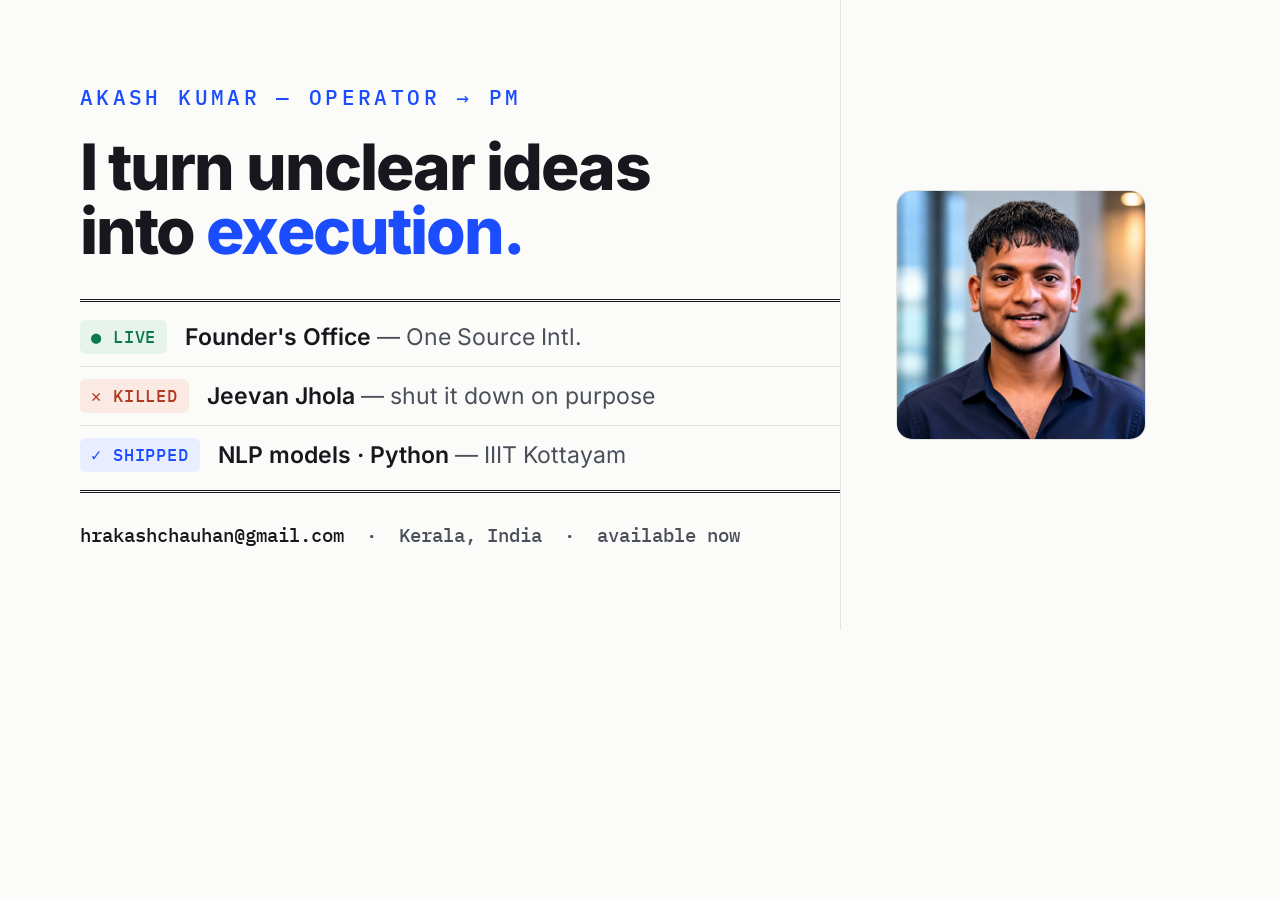
==== scripts/asset-src/og.html @ fae602b1 "Initial commit — The Operating Ledger portfolio site Static personal site for Akash Kumar: operator " ====
<!doctype html>
<html lang="en">
<head>
<meta charset="utf-8">
<link rel="stylesheet" href="../../assets/fonts/fonts.css">
<style>
  :root{
    --bg:#FBFBFA; --ink:#16181D; --soft:#4A4F59; --rule:#E3E3E0; --accent:#1B4DFF;
    --live:#0B7A4B; --live-bg:#E6F4EC; --shipped:#1B4DFF; --shipped-bg:#E8EDFF; --killed:#B23A1E; --killed-bg:#FBEAE4;
    --sans:'Inter',system-ui,sans-serif; --mono:'IBM Plex Mono',monospace;
  }
  *{margin:0;padding:0;box-sizing:border-box}
  html,body{width:1200px;height:630px;overflow:hidden}
  body{background:var(--bg);color:var(--ink);font-family:var(--sans);display:grid;grid-template-columns:1fr 360px}
  .main{padding:0 0 0 80px;display:flex;flex-direction:column;justify-content:center}
  .ey{font-family:var(--mono);font-size:21px;letter-spacing:.16em;text-transform:uppercase;color:var(--accent);font-weight:500;margin-bottom:24px}
  h1{font-size:64px;font-weight:800;line-height:1.0;letter-spacing:-.03em;max-width:13ch}
  h1 .ac{color:var(--accent)}
  .ledger{margin-top:36px;border-top:3px double var(--ink);border-bottom:3px double var(--ink);padding:6px 0}
  .row{display:flex;align-items:center;gap:18px;padding:12px 0}
  .row+.row{border-top:1px solid var(--rule)}
  .tag{font-family:var(--mono);font-size:17px;font-weight:500;letter-spacing:.05em;text-transform:uppercase;padding:6px 11px;border-radius:6px;white-space:nowrap}
  .tag.live{color:var(--live);background:var(--live-bg)}
  .tag.killed{color:var(--killed);background:var(--killed-bg)}
  .tag.shipped{color:var(--shipped);background:var(--shipped-bg)}
  .row .t{font-size:23px;font-weight:600}
  .row .t span{color:var(--soft);font-weight:400}
  .foot{font-family:var(--mono);font-size:19px;color:var(--soft);margin-top:30px}
  .foot b{color:var(--ink);font-weight:500}
  .side{position:relative;border-left:1px solid var(--rule);display:flex;align-items:center;justify-content:center}
  .side img{width:250px;height:250px;object-fit:cover;border-radius:16px;border:1px solid var(--rule)}
</style>
</head>
<body>
  <div class="main">
    <div class="ey">Akash Kumar — operator → PM</div>
    <h1>I turn unclear ideas into <span class="ac">execution.</span></h1>
    <div class="ledger">
      <div class="row"><span class="tag live">● Live</span><span class="t">Founder's Office <span>— One Source Intl.</span></span></div>
      <div class="row"><span class="tag killed">✕ Killed</span><span class="t">Jeevan Jhola <span>— shut it down on purpose</span></span></div>
      <div class="row"><span class="tag shipped">✓ Shipped</span><span class="t">NLP models · Python <span>— IIIT Kottayam</span></span></div>
    </div>
    <div class="foot"><b>hrakashchauhan@gmail.com</b> &nbsp;·&nbsp; Kerala, India &nbsp;·&nbsp; available now</div>
  </div>
  <div class="side">
    <img src="../../assets/akash.jpg" alt="">
  </div>
</body>
</html>
---- assets/fonts/fonts.css ----
/* Self-hosted fonts for "The Operating Ledger". Latin subset, woff2. */
@font-face {
  font-family: 'Inter'; font-style: normal; font-weight: 400; font-display: swap;
  src: url('./inter-400.woff2') format('woff2');
  unicode-range: U+0000-00FF, U+0131, U+0152-0153, U+02BB-02BC, U+02C6, U+02DA, U+02DC, U+0304, U+0308, U+0329, U+2000-206F, U+2074, U+20AC, U+2122, U+2191, U+2193, U+2212, U+2215, U+FEFF, U+FFFD;
}
@font-face {
  font-family: 'Inter'; font-style: normal; font-weight: 600; font-display: swap;
  src: url('./inter-600.woff2') format('woff2');
  unicode-range: U+0000-00FF, U+0131, U+0152-0153, U+02BB-02BC, U+02C6, U+02DA, U+02DC, U+0304, U+0308, U+0329, U+2000-206F, U+2074, U+20AC, U+2122, U+2191, U+2193, U+2212, U+2215, U+FEFF, U+FFFD;
}
@font-face {
  font-family: 'Inter'; font-style: normal; font-weight: 800; font-display: swap;
  src: url('./inter-800.woff2') format('woff2');
  unicode-range: U+0000-00FF, U+0131, U+0152-0153, U+02BB-02BC, U+02C6, U+02DA, U+02DC, U+0304, U+0308, U+0329, U+2000-206F, U+2074, U+20AC, U+2122, U+2191, U+2193, U+2212, U+2215, U+FEFF, U+FFFD;
}
@font-face {
  font-family: 'IBM Plex Mono'; font-style: normal; font-weight: 500; font-display: swap;
  src: url('./ibm-plex-mono-500.woff2') format('woff2');
  unicode-range: U+0000-00FF, U+0131, U+0152-0153, U+02BB-02BC, U+02C6, U+02DA, U+02DC, U+0304, U+0308, U+0329, U+2000-206F, U+20AC, U+2122, U+2191, U+2193, U+2212, U+2215, U+FEFF, U+FFFD;
}
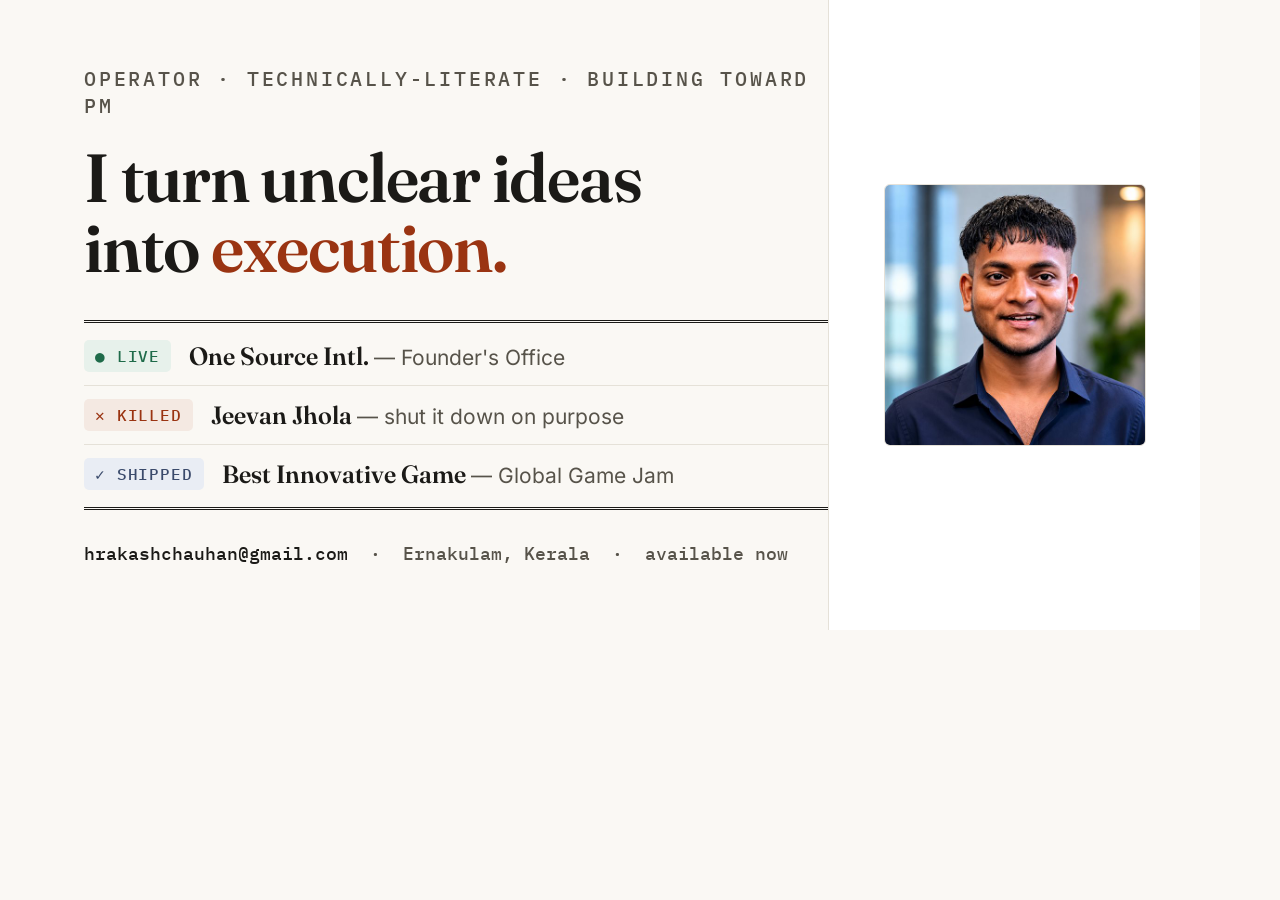
==== commit bb9be80d: "Redesign v3: institutional-calm Operating Ledger (Fraunces+terracotta), add Game Jam + uLearn, drop " ====
--- a/scripts/asset-src/og.html
+++ b/scripts/asset-src/og.html
@@ -5,42 +5,42 @@
 <link rel="stylesheet" href="../../assets/fonts/fonts.css">
 <style>
   :root{
-    --bg:#FBFBFA; --ink:#16181D; --soft:#4A4F59; --rule:#E3E3E0; --accent:#1B4DFF;
-    --live:#0B7A4B; --live-bg:#E6F4EC; --shipped:#1B4DFF; --shipped-bg:#E8EDFF; --killed:#B23A1E; --killed-bg:#FBEAE4;
-    --sans:'Inter',system-ui,sans-serif; --mono:'IBM Plex Mono',monospace;
+    --bg:#FAF8F4; --ink:#1B1A17; --soft:#57534A; --rule:#E5E1D8; --accent:#9A3412;
+    --live:#1F6B4A; --live-bg:#E7F1EB; --shipped:#3A4A6B; --shipped-bg:#E9EDF4; --killed:#9A3412; --killed-bg:#F4E9E2;
+    --display:'Fraunces',Georgia,serif; --sans:'Inter',system-ui,sans-serif; --mono:'IBM Plex Mono',monospace;
   }
   *{margin:0;padding:0;box-sizing:border-box}
   html,body{width:1200px;height:630px;overflow:hidden}
-  body{background:var(--bg);color:var(--ink);font-family:var(--sans);display:grid;grid-template-columns:1fr 360px}
-  .main{padding:0 0 0 80px;display:flex;flex-direction:column;justify-content:center}
-  .ey{font-family:var(--mono);font-size:21px;letter-spacing:.16em;text-transform:uppercase;color:var(--accent);font-weight:500;margin-bottom:24px}
-  h1{font-size:64px;font-weight:800;line-height:1.0;letter-spacing:-.03em;max-width:13ch}
+  body{background:var(--bg);color:var(--ink);font-family:var(--sans);display:grid;grid-template-columns:1fr 372px}
+  .main{padding:0 0 0 84px;display:flex;flex-direction:column;justify-content:center}
+  .ey{font-family:var(--mono);font-size:20px;letter-spacing:.14em;text-transform:uppercase;color:var(--soft);font-weight:500;margin-bottom:24px}
+  h1{font-family:var(--display);font-variation-settings:'opsz' 72,'SOFT' 0,'WONK' 0;font-size:68px;font-weight:600;line-height:1.02;letter-spacing:-.018em;max-width:13ch}
   h1 .ac{color:var(--accent)}
-  .ledger{margin-top:36px;border-top:3px double var(--ink);border-bottom:3px double var(--ink);padding:6px 0}
-  .row{display:flex;align-items:center;gap:18px;padding:12px 0}
+  .ledger{margin-top:38px;border-top:3px double var(--ink);border-bottom:3px double var(--ink);padding:4px 0}
+  .row{display:flex;align-items:center;gap:18px;padding:13px 0}
   .row+.row{border-top:1px solid var(--rule)}
-  .tag{font-family:var(--mono);font-size:17px;font-weight:500;letter-spacing:.05em;text-transform:uppercase;padding:6px 11px;border-radius:6px;white-space:nowrap}
+  .tag{font-family:var(--mono);font-size:16px;font-weight:500;letter-spacing:.06em;text-transform:uppercase;padding:6px 11px;border-radius:5px;white-space:nowrap}
   .tag.live{color:var(--live);background:var(--live-bg)}
   .tag.killed{color:var(--killed);background:var(--killed-bg)}
   .tag.shipped{color:var(--shipped);background:var(--shipped-bg)}
-  .row .t{font-size:23px;font-weight:600}
-  .row .t span{color:var(--soft);font-weight:400}
-  .foot{font-family:var(--mono);font-size:19px;color:var(--soft);margin-top:30px}
+  .row .t{font-family:var(--display);font-variation-settings:'opsz' 72;font-size:25px;font-weight:600}
+  .row .t span{font-family:var(--sans);color:var(--soft);font-weight:400;font-size:21px}
+  .foot{font-family:var(--mono);font-size:18px;color:var(--soft);margin-top:32px}
   .foot b{color:var(--ink);font-weight:500}
-  .side{position:relative;border-left:1px solid var(--rule);display:flex;align-items:center;justify-content:center}
-  .side img{width:250px;height:250px;object-fit:cover;border-radius:16px;border:1px solid var(--rule)}
+  .side{position:relative;border-left:1px solid var(--rule);display:flex;align-items:center;justify-content:center;background:#fff}
+  .side img{width:262px;height:262px;object-fit:cover;border-radius:6px;border:1px solid var(--rule)}
 </style>
 </head>
 <body>
   <div class="main">
-    <div class="ey">Akash Kumar — operator → PM</div>
+    <div class="ey">Operator · technically-literate · building toward PM</div>
     <h1>I turn unclear ideas into <span class="ac">execution.</span></h1>
     <div class="ledger">
-      <div class="row"><span class="tag live">● Live</span><span class="t">Founder's Office <span>— One Source Intl.</span></span></div>
+      <div class="row"><span class="tag live">● Live</span><span class="t">One Source Intl. <span>— Founder's Office</span></span></div>
       <div class="row"><span class="tag killed">✕ Killed</span><span class="t">Jeevan Jhola <span>— shut it down on purpose</span></span></div>
-      <div class="row"><span class="tag shipped">✓ Shipped</span><span class="t">NLP models · Python <span>— IIIT Kottayam</span></span></div>
+      <div class="row"><span class="tag shipped">✓ Shipped</span><span class="t">Best Innovative Game <span>— Global Game Jam</span></span></div>
     </div>
-    <div class="foot"><b>hrakashchauhan@gmail.com</b> &nbsp;·&nbsp; Kerala, India &nbsp;·&nbsp; available now</div>
+    <div class="foot"><b>hrakashchauhan@gmail.com</b> &nbsp;·&nbsp; Ernakulam, Kerala &nbsp;·&nbsp; available now</div>
   </div>
   <div class="side">
     <img src="../../assets/akash.jpg" alt="">
--- a/assets/fonts/fonts.css
+++ b/assets/fonts/fonts.css
@@ -1,7 +1,19 @@
-/* Self-hosted fonts for "The Operating Ledger". Latin subset, woff2. */
+/* Self-hosted fonts for "The Operating Ledger". Latin subset, woff2.
+   Fraunces is a variable face (weight 400–600; optical-size axis pinned to 72 in main.css);
+   a single file serves both weights. Inter + IBM Plex Mono are static cuts. */
+@font-face {
+  font-family: 'Fraunces'; font-style: normal; font-weight: 400 600; font-display: swap;
+  src: url('./fraunces-400.woff2') format('woff2');
+  unicode-range: U+0000-00FF, U+0131, U+0152-0153, U+02BB-02BC, U+02C6, U+02DA, U+02DC, U+0304, U+0308, U+0329, U+2000-206F, U+20AC, U+2122, U+2191, U+2193, U+2212, U+2215, U+FEFF, U+FFFD;
+}
 @font-face {
   font-family: 'Inter'; font-style: normal; font-weight: 400; font-display: swap;
   src: url('./inter-400.woff2') format('woff2');
+  unicode-range: U+0000-00FF, U+0131, U+0152-0153, U+02BB-02BC, U+02C6, U+02DA, U+02DC, U+0304, U+0308, U+0329, U+2000-206F, U+2074, U+20AC, U+2122, U+2191, U+2193, U+2212, U+2215, U+FEFF, U+FFFD;
+}
+@font-face {
+  font-family: 'Inter'; font-style: normal; font-weight: 500; font-display: swap;
+  src: url('./inter-500.woff2') format('woff2');
   unicode-range: U+0000-00FF, U+0131, U+0152-0153, U+02BB-02BC, U+02C6, U+02DA, U+02DC, U+0304, U+0308, U+0329, U+2000-206F, U+2074, U+20AC, U+2122, U+2191, U+2193, U+2212, U+2215, U+FEFF, U+FFFD;
 }
 @font-face {
@@ -10,11 +22,6 @@
   unicode-range: U+0000-00FF, U+0131, U+0152-0153, U+02BB-02BC, U+02C6, U+02DA, U+02DC, U+0304, U+0308, U+0329, U+2000-206F, U+2074, U+20AC, U+2122, U+2191, U+2193, U+2212, U+2215, U+FEFF, U+FFFD;
 }
 @font-face {
-  font-family: 'Inter'; font-style: normal; font-weight: 800; font-display: swap;
-  src: url('./inter-800.woff2') format('woff2');
-  unicode-range: U+0000-00FF, U+0131, U+0152-0153, U+02BB-02BC, U+02C6, U+02DA, U+02DC, U+0304, U+0308, U+0329, U+2000-206F, U+2074, U+20AC, U+2122, U+2191, U+2193, U+2212, U+2215, U+FEFF, U+FFFD;
-}
-@font-face {
   font-family: 'IBM Plex Mono'; font-style: normal; font-weight: 500; font-display: swap;
   src: url('./ibm-plex-mono-500.woff2') format('woff2');
   unicode-range: U+0000-00FF, U+0131, U+0152-0153, U+02BB-02BC, U+02C6, U+02DA, U+02DC, U+0304, U+0308, U+0329, U+2000-206F, U+20AC, U+2122, U+2191, U+2193, U+2212, U+2215, U+FEFF, U+FFFD;
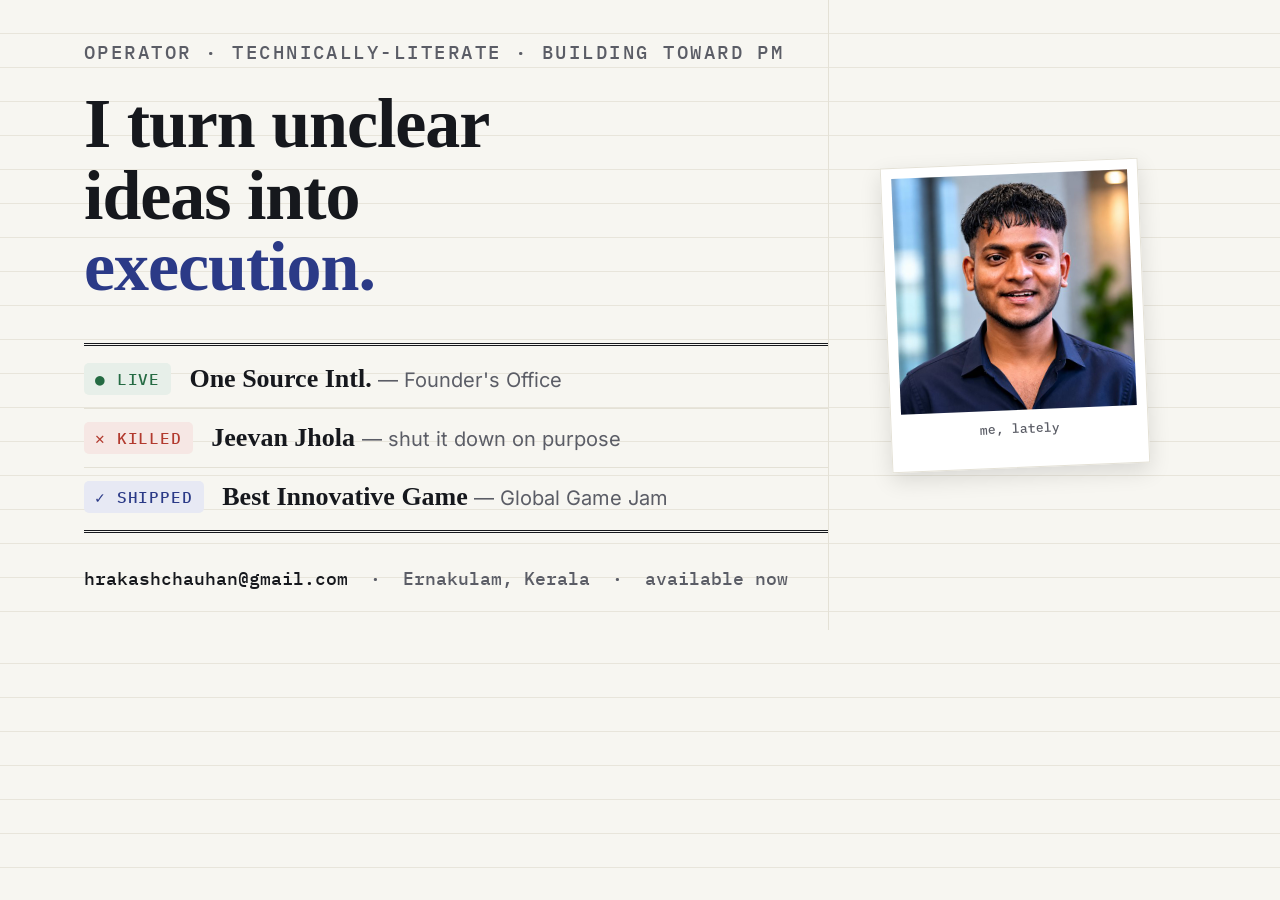
==== commit f7b17056: "Redesign v4: The Field Ledger — warm notebook + blue-ink ledger (Newsreader + #2B3A87), reference wa" ====
--- a/scripts/asset-src/og.html
+++ b/scripts/asset-src/og.html
@@ -5,30 +5,32 @@
 <link rel="stylesheet" href="../../assets/fonts/fonts.css">
 <style>
   :root{
-    --bg:#FAF8F4; --ink:#1B1A17; --soft:#57534A; --rule:#E5E1D8; --accent:#9A3412;
-    --live:#1F6B4A; --live-bg:#E7F1EB; --shipped:#3A4A6B; --shipped-bg:#E9EDF4; --killed:#9A3412; --killed-bg:#F4E9E2;
-    --display:'Fraunces',Georgia,serif; --sans:'Inter',system-ui,sans-serif; --mono:'IBM Plex Mono',monospace;
+    --paper:#F7F6F1; --ink:#16181D; --soft:#5B5D66; --rule:#E4E1D6; --rule-paper:#E8E5DB; --accent:#2B3A87;
+    --live:#256B43; --live-bg:#E7EFE9; --shipped:#2B3A87; --shipped-bg:#E7E9F4; --killed:#B23A2E; --killed-bg:#F6E7E4;
+    --display:'Newsreader',Georgia,serif; --sans:'Inter',system-ui,sans-serif; --mono:'IBM Plex Mono',monospace;
   }
   *{margin:0;padding:0;box-sizing:border-box}
   html,body{width:1200px;height:630px;overflow:hidden}
-  body{background:var(--bg);color:var(--ink);font-family:var(--sans);display:grid;grid-template-columns:1fr 372px}
+  body{background:var(--paper);background-image:repeating-linear-gradient(to bottom,transparent 0,transparent 33px,var(--rule-paper) 33px,var(--rule-paper) 34px);color:var(--ink);font-family:var(--display);display:grid;grid-template-columns:1fr 372px}
   .main{padding:0 0 0 84px;display:flex;flex-direction:column;justify-content:center}
-  .ey{font-family:var(--mono);font-size:20px;letter-spacing:.14em;text-transform:uppercase;color:var(--soft);font-weight:500;margin-bottom:24px}
-  h1{font-family:var(--display);font-variation-settings:'opsz' 72,'SOFT' 0,'WONK' 0;font-size:68px;font-weight:600;line-height:1.02;letter-spacing:-.018em;max-width:13ch}
+  .ey{font-family:var(--mono);font-size:19px;letter-spacing:.13em;text-transform:uppercase;color:var(--soft);font-weight:500;margin-bottom:24px}
+  h1{font-family:var(--display);font-size:70px;font-weight:600;line-height:1.02;letter-spacing:-.015em;max-width:13ch}
   h1 .ac{color:var(--accent)}
-  .ledger{margin-top:38px;border-top:3px double var(--ink);border-bottom:3px double var(--ink);padding:4px 0}
+  .ledger{margin-top:40px;border-top:3px double var(--ink);border-bottom:3px double var(--ink);padding:4px 0}
   .row{display:flex;align-items:center;gap:18px;padding:13px 0}
   .row+.row{border-top:1px solid var(--rule)}
   .tag{font-family:var(--mono);font-size:16px;font-weight:500;letter-spacing:.06em;text-transform:uppercase;padding:6px 11px;border-radius:5px;white-space:nowrap}
   .tag.live{color:var(--live);background:var(--live-bg)}
   .tag.killed{color:var(--killed);background:var(--killed-bg)}
   .tag.shipped{color:var(--shipped);background:var(--shipped-bg)}
-  .row .t{font-family:var(--display);font-variation-settings:'opsz' 72;font-size:25px;font-weight:600}
-  .row .t span{font-family:var(--sans);color:var(--soft);font-weight:400;font-size:21px}
-  .foot{font-family:var(--mono);font-size:18px;color:var(--soft);margin-top:32px}
+  .row .t{font-family:var(--display);font-size:26px;font-weight:600}
+  .row .t span{font-family:var(--sans);color:var(--soft);font-weight:400;font-size:20px}
+  .foot{font-family:var(--mono);font-size:18px;color:var(--soft);margin-top:34px}
   .foot b{color:var(--ink);font-weight:500}
-  .side{position:relative;border-left:1px solid var(--rule);display:flex;align-items:center;justify-content:center;background:#fff}
-  .side img{width:262px;height:262px;object-fit:cover;border-radius:6px;border:1px solid var(--rule)}
+  .side{position:relative;border-left:1px solid var(--rule);display:flex;align-items:center;justify-content:center}
+  .photo{background:#fff;padding:10px 10px 30px;border:1px solid var(--rule);box-shadow:0 8px 22px rgba(0,0,0,.12);transform:rotate(-2.4deg)}
+  .photo img{display:block;width:236px;height:236px;object-fit:cover}
+  .photo .cap{font-family:var(--mono);font-size:13px;color:var(--soft);text-align:center;padding-top:10px}
 </style>
 </head>
 <body>
@@ -43,7 +45,7 @@
     <div class="foot"><b>hrakashchauhan@gmail.com</b> &nbsp;·&nbsp; Ernakulam, Kerala &nbsp;·&nbsp; available now</div>
   </div>
   <div class="side">
-    <img src="../../assets/akash.jpg" alt="">
+    <figure class="photo"><img src="../../assets/akash.jpg" alt=""><figcaption class="cap">me, lately</figcaption></figure>
   </div>
 </body>
 </html>
--- a/assets/fonts/fonts.css
+++ b/assets/fonts/fonts.css
@@ -1,24 +1,21 @@
-/* Self-hosted fonts for "The Operating Ledger". Latin subset, woff2.
-   Fraunces is a variable face (weight 400–600; optical-size axis pinned to 72 in main.css);
-   a single file serves both weights. Inter + IBM Plex Mono are static cuts. */
+/* Self-hosted fonts for "The Field Ledger". Latin subset, woff2.
+   Newsreader is a variable serif (display + body); one roman file covers the weight axis,
+   one italic file for the kill-note / quotes / marginalia. Optical size engages via
+   font-optical-sizing:auto in main.css. Inter (variable) is kept for UI/labels; IBM Plex Mono
+   for ledger machinery. Georgia/system fallbacks keep the page shipping if a fetch fails. */
 @font-face {
-  font-family: 'Fraunces'; font-style: normal; font-weight: 400 600; font-display: swap;
-  src: url('./fraunces-400.woff2') format('woff2');
-  unicode-range: U+0000-00FF, U+0131, U+0152-0153, U+02BB-02BC, U+02C6, U+02DA, U+02DC, U+0304, U+0308, U+0329, U+2000-206F, U+20AC, U+2122, U+2191, U+2193, U+2212, U+2215, U+FEFF, U+FFFD;
-}
-@font-face {
-  font-family: 'Inter'; font-style: normal; font-weight: 400; font-display: swap;
-  src: url('./inter-400.woff2') format('woff2');
+  font-family: 'Newsreader'; font-style: normal; font-weight: 400 700; font-display: swap;
+  src: url('./newsreader-roman.woff2') format('woff2');
   unicode-range: U+0000-00FF, U+0131, U+0152-0153, U+02BB-02BC, U+02C6, U+02DA, U+02DC, U+0304, U+0308, U+0329, U+2000-206F, U+2074, U+20AC, U+2122, U+2191, U+2193, U+2212, U+2215, U+FEFF, U+FFFD;
 }
 @font-face {
-  font-family: 'Inter'; font-style: normal; font-weight: 500; font-display: swap;
-  src: url('./inter-500.woff2') format('woff2');
+  font-family: 'Newsreader'; font-style: italic; font-weight: 400 600; font-display: swap;
+  src: url('./newsreader-italic.woff2') format('woff2');
   unicode-range: U+0000-00FF, U+0131, U+0152-0153, U+02BB-02BC, U+02C6, U+02DA, U+02DC, U+0304, U+0308, U+0329, U+2000-206F, U+2074, U+20AC, U+2122, U+2191, U+2193, U+2212, U+2215, U+FEFF, U+FFFD;
 }
 @font-face {
-  font-family: 'Inter'; font-style: normal; font-weight: 600; font-display: swap;
-  src: url('./inter-600.woff2') format('woff2');
+  font-family: 'Inter'; font-style: normal; font-weight: 400 600; font-display: swap;
+  src: url('./inter-400.woff2') format('woff2');
   unicode-range: U+0000-00FF, U+0131, U+0152-0153, U+02BB-02BC, U+02C6, U+02DA, U+02DC, U+0304, U+0308, U+0329, U+2000-206F, U+2074, U+20AC, U+2122, U+2191, U+2193, U+2212, U+2215, U+FEFF, U+FFFD;
 }
 @font-face {
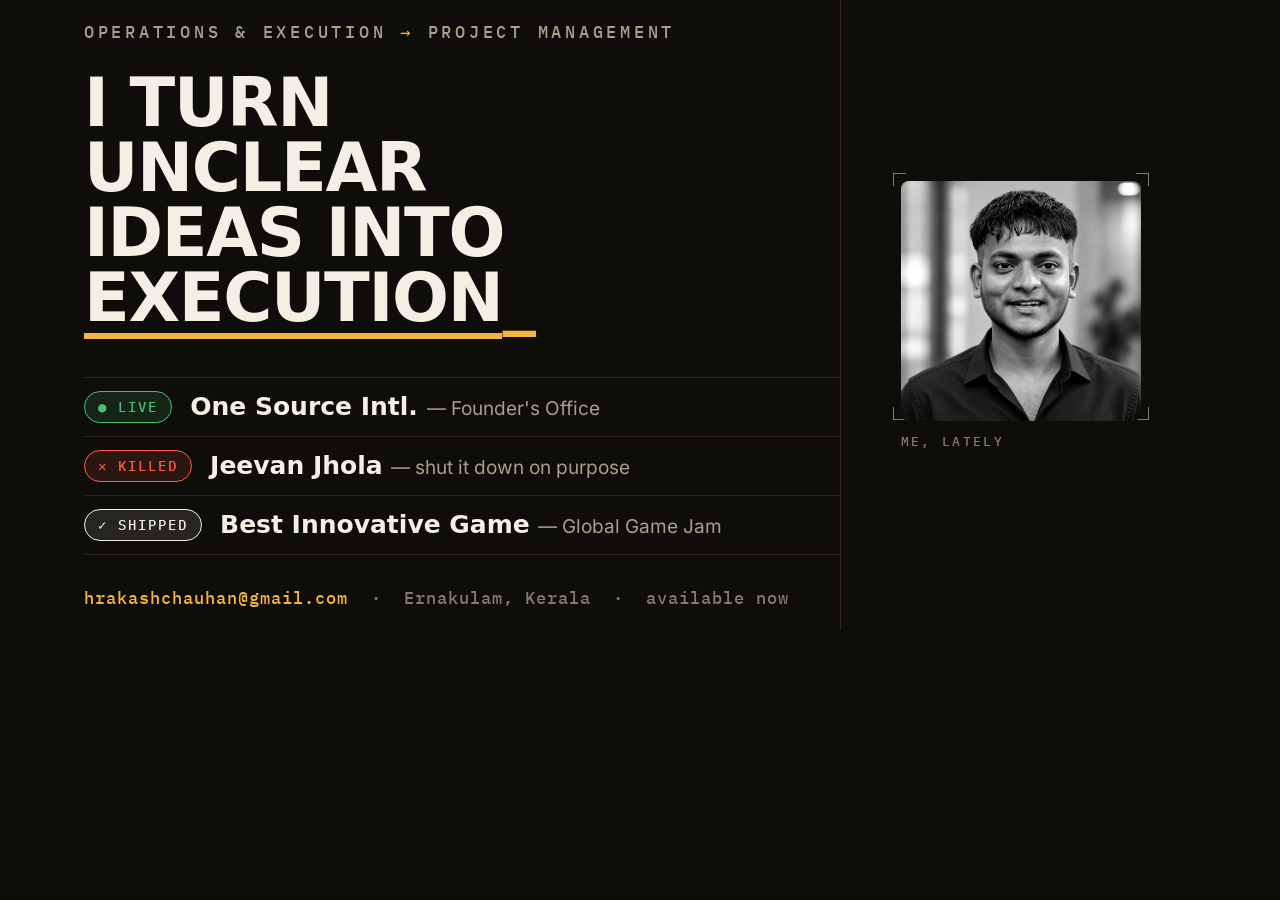
==== commit e6713e68: "Redesign v5: SIGNAL - kinetic type on warm black Ground-up redesign replacing the Field Ledger. Same" ====
--- a/scripts/asset-src/og.html
+++ b/scripts/asset-src/og.html
@@ -5,38 +5,45 @@
 <link rel="stylesheet" href="../../assets/fonts/fonts.css">
 <style>
   :root{
-    --paper:#F7F6F1; --ink:#16181D; --soft:#5B5D66; --rule:#E4E1D6; --rule-paper:#E8E5DB; --accent:#2B3A87;
-    --live:#256B43; --live-bg:#E7EFE9; --shipped:#2B3A87; --shipped-bg:#E7E9F4; --killed:#B23A2E; --killed-bg:#F6E7E4;
-    --display:'Newsreader',Georgia,serif; --sans:'Inter',system-ui,sans-serif; --mono:'IBM Plex Mono',monospace;
+    --bg:#0F0D0A; --ink:#F4EFE4; --soft:#A89F8D; --faint:#837B6D; --hairline:#2A251D; --accent:#F2B63C;
+    --live:#46C172; --killed:#FF5A47;
+    --display:'Bricolage Grotesque',system-ui,sans-serif; --sans:'Inter',system-ui,sans-serif; --mono:'IBM Plex Mono',monospace;
   }
   *{margin:0;padding:0;box-sizing:border-box}
   html,body{width:1200px;height:630px;overflow:hidden}
-  body{background:var(--paper);background-image:repeating-linear-gradient(to bottom,transparent 0,transparent 33px,var(--rule-paper) 33px,var(--rule-paper) 34px);color:var(--ink);font-family:var(--display);display:grid;grid-template-columns:1fr 372px}
+  body{background:var(--bg);color:var(--ink);font-family:var(--sans);display:grid;grid-template-columns:1fr 360px}
   .main{padding:0 0 0 84px;display:flex;flex-direction:column;justify-content:center}
-  .ey{font-family:var(--mono);font-size:19px;letter-spacing:.13em;text-transform:uppercase;color:var(--soft);font-weight:500;margin-bottom:24px}
-  h1{font-family:var(--display);font-size:70px;font-weight:600;line-height:1.02;letter-spacing:-.015em;max-width:13ch}
-  h1 .ac{color:var(--accent)}
-  .ledger{margin-top:40px;border-top:3px double var(--ink);border-bottom:3px double var(--ink);padding:4px 0}
+  .ey{font-family:var(--mono);font-size:17px;letter-spacing:.22em;text-transform:uppercase;color:var(--soft);font-weight:500;margin-bottom:28px}
+  .ey .ar{color:var(--accent)}
+  h1{font-family:var(--display);font-size:67px;font-weight:800;line-height:.97;letter-spacing:-.02em;text-transform:uppercase;max-width:11ch}
+  h1 .exec{display:inline-block;border-bottom:6px solid var(--accent);padding-bottom:2px}
+  h1 .caret{color:var(--accent)}
+  .ledger{margin-top:38px;border-top:1px solid var(--hairline);border-bottom:1px solid var(--hairline)}
   .row{display:flex;align-items:center;gap:18px;padding:13px 0}
-  .row+.row{border-top:1px solid var(--rule)}
-  .tag{font-family:var(--mono);font-size:16px;font-weight:500;letter-spacing:.06em;text-transform:uppercase;padding:6px 11px;border-radius:5px;white-space:nowrap}
-  .tag.live{color:var(--live);background:var(--live-bg)}
-  .tag.killed{color:var(--killed);background:var(--killed-bg)}
-  .tag.shipped{color:var(--shipped);background:var(--shipped-bg)}
-  .row .t{font-family:var(--display);font-size:26px;font-weight:600}
-  .row .t span{font-family:var(--sans);color:var(--soft);font-weight:400;font-size:20px}
-  .foot{font-family:var(--mono);font-size:18px;color:var(--soft);margin-top:34px}
-  .foot b{color:var(--ink);font-weight:500}
-  .side{position:relative;border-left:1px solid var(--rule);display:flex;align-items:center;justify-content:center}
-  .photo{background:#fff;padding:10px 10px 30px;border:1px solid var(--rule);box-shadow:0 8px 22px rgba(0,0,0,.12);transform:rotate(-2.4deg)}
-  .photo img{display:block;width:236px;height:236px;object-fit:cover}
-  .photo .cap{font-family:var(--mono);font-size:13px;color:var(--soft);text-align:center;padding-top:10px}
+  .row+.row{border-top:1px solid var(--hairline)}
+  .tag{font-family:var(--mono);font-size:14px;font-weight:500;letter-spacing:.14em;text-transform:uppercase;padding:6px 13px;border-radius:999px;border:1px solid currentColor;white-space:nowrap}
+  .tag.live{color:var(--live);background:rgba(70,193,114,.13)}
+  .tag.killed{color:var(--killed);background:rgba(255,90,71,.12)}
+  .tag.shipped{color:var(--ink);background:rgba(244,239,228,.10)}
+  .row .t{font-family:var(--display);font-size:25px;font-weight:650}
+  .row .t span{font-family:var(--sans);color:var(--soft);font-weight:400;font-size:19px}
+  .foot{font-family:var(--mono);font-size:17px;color:var(--faint);margin-top:32px;letter-spacing:.06em}
+  .foot b{color:var(--accent);font-weight:500}
+  .side{position:relative;border-left:1px solid var(--hairline);display:flex;align-items:center;justify-content:center}
+  .photo{position:relative}
+  .photo img{display:block;width:240px;height:240px;object-fit:cover;border-radius:8px;filter:grayscale(1) contrast(1.05)}
+  .photo .cap{font-family:var(--mono);font-size:13px;color:var(--faint);text-align:left;padding-top:12px;letter-spacing:.18em}
+  .tick{position:absolute;width:13px;height:13px;border:0 solid var(--faint)}
+  .t-tl{top:-8px;left:-8px;border-top-width:1px;border-left-width:1px}
+  .t-tr{top:-8px;right:-8px;border-top-width:1px;border-right-width:1px}
+  .t-bl{bottom:30px;left:-8px;border-bottom-width:1px;border-left-width:1px}
+  .t-br{bottom:30px;right:-8px;border-bottom-width:1px;border-right-width:1px}
 </style>
 </head>
 <body>
   <div class="main">
-    <div class="ey">Operator · technically-literate · building toward PM</div>
-    <h1>I turn unclear ideas into <span class="ac">execution.</span></h1>
+    <div class="ey">Operations &amp; execution <span class="ar">→</span> project management</div>
+    <h1>I turn unclear ideas into <span class="exec">execution</span><span class="caret">_</span></h1>
     <div class="ledger">
       <div class="row"><span class="tag live">● Live</span><span class="t">One Source Intl. <span>— Founder's Office</span></span></div>
       <div class="row"><span class="tag killed">✕ Killed</span><span class="t">Jeevan Jhola <span>— shut it down on purpose</span></span></div>
@@ -45,7 +52,11 @@
     <div class="foot"><b>hrakashchauhan@gmail.com</b> &nbsp;·&nbsp; Ernakulam, Kerala &nbsp;·&nbsp; available now</div>
   </div>
   <div class="side">
-    <figure class="photo"><img src="../../assets/akash.jpg" alt=""><figcaption class="cap">me, lately</figcaption></figure>
+    <figure class="photo">
+      <span class="tick t-tl"></span><span class="tick t-tr"></span><span class="tick t-bl"></span><span class="tick t-br"></span>
+      <img src="../../assets/akash.jpg" alt="">
+      <figcaption class="cap">ME, LATELY</figcaption>
+    </figure>
   </div>
 </body>
 </html>
--- a/assets/fonts/fonts.css
+++ b/assets/fonts/fonts.css
@@ -1,25 +1,26 @@
-/* Self-hosted fonts for "The Field Ledger". Latin subset, woff2.
-   Newsreader is a variable serif (display + body); one roman file covers the weight axis,
-   one italic file for the kill-note / quotes / marginalia. Optical size engages via
-   font-optical-sizing:auto in main.css. Inter (variable) is kept for UI/labels; IBM Plex Mono
-   for ledger machinery. Georgia/system fallbacks keep the page shipping if a fetch fails. */
+/* Self-hosted fonts for SIGNAL. Generated by scripts/fetch-fonts.ps1 - do not hand-edit. */
 @font-face {
-  font-family: 'Newsreader'; font-style: normal; font-weight: 400 700; font-display: swap;
-  src: url('./newsreader-roman.woff2') format('woff2');
-  unicode-range: U+0000-00FF, U+0131, U+0152-0153, U+02BB-02BC, U+02C6, U+02DA, U+02DC, U+0304, U+0308, U+0329, U+2000-206F, U+2074, U+20AC, U+2122, U+2191, U+2193, U+2212, U+2215, U+FEFF, U+FFFD;
+  font-family: 'Bricolage Grotesque';
+  font-style: normal;
+  font-weight: 200 800;
+  font-stretch: 75% 100%;
+  font-display: swap;
+  src: url('./bricolage-grotesque-var.woff2') format('woff2');
+  unicode-range: U+0000-00FF, U+0131, U+0152-0153, U+02BB-02BC, U+02C6, U+02DA, U+02DC, U+0304, U+0308, U+0329, U+2000-206F, U+20AC, U+2122, U+2191, U+2193, U+2212, U+2215, U+FEFF, U+FFFD;
 }
 @font-face {
-  font-family: 'Newsreader'; font-style: italic; font-weight: 400 600; font-display: swap;
-  src: url('./newsreader-italic.woff2') format('woff2');
-  unicode-range: U+0000-00FF, U+0131, U+0152-0153, U+02BB-02BC, U+02C6, U+02DA, U+02DC, U+0304, U+0308, U+0329, U+2000-206F, U+2074, U+20AC, U+2122, U+2191, U+2193, U+2212, U+2215, U+FEFF, U+FFFD;
-}
-@font-face {
-  font-family: 'Inter'; font-style: normal; font-weight: 400 600; font-display: swap;
-  src: url('./inter-400.woff2') format('woff2');
-  unicode-range: U+0000-00FF, U+0131, U+0152-0153, U+02BB-02BC, U+02C6, U+02DA, U+02DC, U+0304, U+0308, U+0329, U+2000-206F, U+2074, U+20AC, U+2122, U+2191, U+2193, U+2212, U+2215, U+FEFF, U+FFFD;
-}
-@font-face {
-  font-family: 'IBM Plex Mono'; font-style: normal; font-weight: 500; font-display: swap;
+  font-family: 'IBM Plex Mono';
+  font-style: normal;
+  font-weight: 500;
+  font-display: swap;
   src: url('./ibm-plex-mono-500.woff2') format('woff2');
   unicode-range: U+0000-00FF, U+0131, U+0152-0153, U+02BB-02BC, U+02C6, U+02DA, U+02DC, U+0304, U+0308, U+0329, U+2000-206F, U+20AC, U+2122, U+2191, U+2193, U+2212, U+2215, U+FEFF, U+FFFD;
 }
+@font-face {
+  font-family: 'Inter';
+  font-style: normal;
+  font-weight: 400 600;
+  font-display: swap;
+  src: url('./inter-var.woff2') format('woff2');
+  unicode-range: U+0000-00FF, U+0131, U+0152-0153, U+02BB-02BC, U+02C6, U+02DA, U+02DC, U+0304, U+0308, U+0329, U+2000-206F, U+20AC, U+2122, U+2191, U+2193, U+2212, U+2215, U+FEFF, U+FFFD;
+}
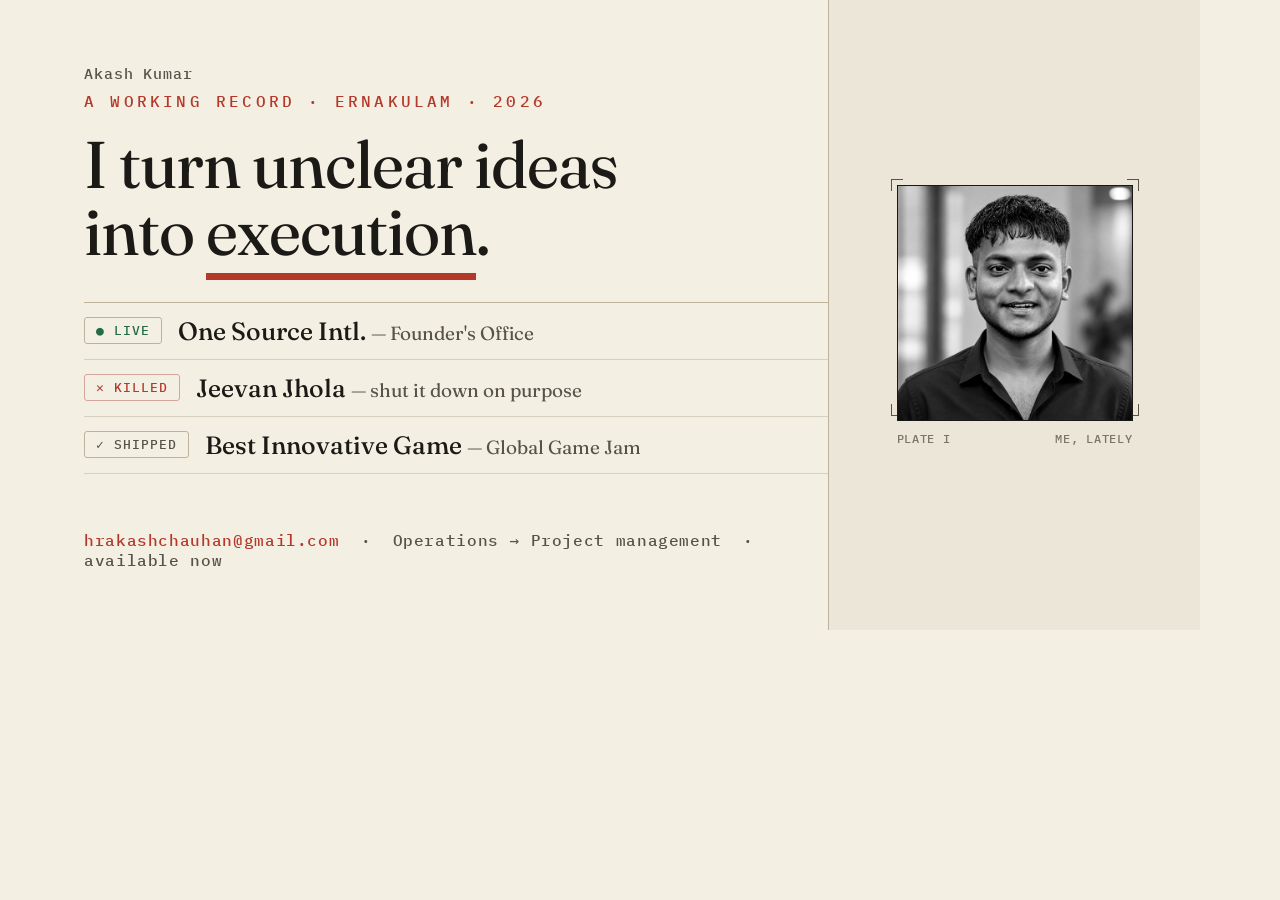
==== commit 72d3a2dd: "Redesign v6: THE RECORD - editorial dossier on paper & red ink Full ground-up replacement of v5 "SIG" ====
--- a/scripts/asset-src/og.html
+++ b/scripts/asset-src/og.html
@@ -5,57 +5,59 @@
 <link rel="stylesheet" href="../../assets/fonts/fonts.css">
 <style>
   :root{
-    --bg:#0F0D0A; --ink:#F4EFE4; --soft:#A89F8D; --faint:#837B6D; --hairline:#2A251D; --accent:#F2B63C;
-    --live:#46C172; --killed:#FF5A47;
-    --display:'Bricolage Grotesque',system-ui,sans-serif; --sans:'Inter',system-ui,sans-serif; --mono:'IBM Plex Mono',monospace;
+    --paper:#F4EFE3; --paper-2:#ECE6D8; --ink:#1B1A17; --ink-2:#57534A; --ink-3:#7A7565;
+    --rule:#D8D0BE; --rule-strong:#BDB39C; --red:#B5392B; --live:#256B43;
+    --serif:'Fraunces',Georgia,serif; --mono:'IBM Plex Mono',monospace;
   }
   *{margin:0;padding:0;box-sizing:border-box}
   html,body{width:1200px;height:630px;overflow:hidden}
-  body{background:var(--bg);color:var(--ink);font-family:var(--sans);display:grid;grid-template-columns:1fr 360px}
-  .main{padding:0 0 0 84px;display:flex;flex-direction:column;justify-content:center}
-  .ey{font-family:var(--mono);font-size:17px;letter-spacing:.22em;text-transform:uppercase;color:var(--soft);font-weight:500;margin-bottom:28px}
-  .ey .ar{color:var(--accent)}
-  h1{font-family:var(--display);font-size:67px;font-weight:800;line-height:.97;letter-spacing:-.02em;text-transform:uppercase;max-width:11ch}
-  h1 .exec{display:inline-block;border-bottom:6px solid var(--accent);padding-bottom:2px}
-  h1 .caret{color:var(--accent)}
-  .ledger{margin-top:38px;border-top:1px solid var(--hairline);border-bottom:1px solid var(--hairline)}
-  .row{display:flex;align-items:center;gap:18px;padding:13px 0}
-  .row+.row{border-top:1px solid var(--hairline)}
-  .tag{font-family:var(--mono);font-size:14px;font-weight:500;letter-spacing:.14em;text-transform:uppercase;padding:6px 13px;border-radius:999px;border:1px solid currentColor;white-space:nowrap}
-  .tag.live{color:var(--live);background:rgba(70,193,114,.13)}
-  .tag.killed{color:var(--killed);background:rgba(255,90,71,.12)}
-  .tag.shipped{color:var(--ink);background:rgba(244,239,228,.10)}
-  .row .t{font-family:var(--display);font-size:25px;font-weight:650}
-  .row .t span{font-family:var(--sans);color:var(--soft);font-weight:400;font-size:19px}
-  .foot{font-family:var(--mono);font-size:17px;color:var(--faint);margin-top:32px;letter-spacing:.06em}
-  .foot b{color:var(--accent);font-weight:500}
-  .side{position:relative;border-left:1px solid var(--hairline);display:flex;align-items:center;justify-content:center}
+  body{background:var(--paper);color:var(--ink);font-family:var(--serif);
+       font-optical-sizing:auto;display:grid;grid-template-columns:1fr 372px}
+  .main{padding:64px 0 60px 84px;display:flex;flex-direction:column}
+  .kick{font-family:var(--mono);font-size:16px;font-weight:500;letter-spacing:.2em;
+        text-transform:uppercase;color:var(--red);margin-bottom:20px}
+  .brand{font-family:var(--mono);font-size:15px;font-weight:500;letter-spacing:.06em;color:var(--ink-2);margin-bottom:8px}
+  h1{font-size:66px;font-weight:430;line-height:1.02;letter-spacing:-.015em;max-width:13ch}
+  h1 .exec{position:relative;white-space:nowrap;border-bottom:7px solid var(--red);padding-bottom:1px}
+  .ledger{margin-top:36px;border-top:1px solid var(--rule-strong)}
+  .row{display:flex;align-items:center;gap:16px;padding:13px 0;border-bottom:1px solid var(--rule)}
+  .tag{font-family:var(--mono);font-size:13px;font-weight:500;letter-spacing:.08em;text-transform:uppercase;
+       padding:4px 11px;border-radius:3px;border:1px solid var(--rule-strong);white-space:nowrap}
+  .tag.live{color:var(--live)} .tag.killed{color:var(--red);border-color:#d3a59c} .tag.shipped{color:var(--ink-2)}
+  .row .t{font-size:25px;font-weight:480}
+  .row .t span{font-family:var(--serif);color:var(--ink-2);font-weight:400;font-size:19px}
+  .foot{font-family:var(--mono);font-size:16px;color:var(--ink-2);margin-top:auto;letter-spacing:.04em}
+  .foot b{color:var(--red);font-weight:500}
+  .side{position:relative;border-left:1px solid var(--rule-strong);display:flex;flex-direction:column;
+        align-items:center;justify-content:center;background:var(--paper-2)}
   .photo{position:relative}
-  .photo img{display:block;width:240px;height:240px;object-fit:cover;border-radius:8px;filter:grayscale(1) contrast(1.05)}
-  .photo .cap{font-family:var(--mono);font-size:13px;color:var(--faint);text-align:left;padding-top:12px;letter-spacing:.18em}
-  .tick{position:absolute;width:13px;height:13px;border:0 solid var(--faint)}
-  .t-tl{top:-8px;left:-8px;border-top-width:1px;border-left-width:1px}
-  .t-tr{top:-8px;right:-8px;border-top-width:1px;border-right-width:1px}
-  .t-bl{bottom:30px;left:-8px;border-bottom-width:1px;border-left-width:1px}
-  .t-br{bottom:30px;right:-8px;border-bottom-width:1px;border-right-width:1px}
+  .photo img{display:block;width:236px;height:236px;object-fit:cover;filter:grayscale(1) contrast(1.02);border:1px solid var(--ink)}
+  .cap{display:flex;justify-content:space-between;width:236px;font-family:var(--mono);font-size:12px;
+       letter-spacing:.06em;text-transform:uppercase;color:var(--ink-3);padding-top:10px}
+  .tick{position:absolute;width:12px;height:12px;border:0 solid var(--ink-2)}
+  .t-tl{top:-6px;left:-6px;border-top-width:1px;border-left-width:1px}
+  .t-tr{top:-6px;right:-6px;border-top-width:1px;border-right-width:1px}
+  .t-bl{bottom:30px;left:-6px;border-bottom-width:1px;border-left-width:1px}
+  .t-br{bottom:30px;right:-6px;border-bottom-width:1px;border-right-width:1px}
 </style>
 </head>
 <body>
   <div class="main">
-    <div class="ey">Operations &amp; execution <span class="ar">→</span> project management</div>
-    <h1>I turn unclear ideas into <span class="exec">execution</span><span class="caret">_</span></h1>
+    <div class="brand">Akash Kumar</div>
+    <div class="kick">A working record · Ernakulam · 2026</div>
+    <h1>I turn unclear ideas into <span class="exec">execution</span>.</h1>
     <div class="ledger">
       <div class="row"><span class="tag live">● Live</span><span class="t">One Source Intl. <span>— Founder's Office</span></span></div>
       <div class="row"><span class="tag killed">✕ Killed</span><span class="t">Jeevan Jhola <span>— shut it down on purpose</span></span></div>
       <div class="row"><span class="tag shipped">✓ Shipped</span><span class="t">Best Innovative Game <span>— Global Game Jam</span></span></div>
     </div>
-    <div class="foot"><b>hrakashchauhan@gmail.com</b> &nbsp;·&nbsp; Ernakulam, Kerala &nbsp;·&nbsp; available now</div>
+    <div class="foot"><b>hrakashchauhan@gmail.com</b> &nbsp;·&nbsp; Operations → Project management &nbsp;·&nbsp; available now</div>
   </div>
   <div class="side">
     <figure class="photo">
       <span class="tick t-tl"></span><span class="tick t-tr"></span><span class="tick t-bl"></span><span class="tick t-br"></span>
       <img src="../../assets/akash.jpg" alt="">
-      <figcaption class="cap">ME, LATELY</figcaption>
+      <figcaption class="cap"><span>Plate I</span><span>me, lately</span></figcaption>
     </figure>
   </div>
 </body>
--- a/assets/fonts/fonts.css
+++ b/assets/fonts/fonts.css
@@ -1,11 +1,18 @@
-/* Self-hosted fonts for SIGNAL. Generated by scripts/fetch-fonts.ps1 - do not hand-edit. */
+/* Self-hosted fonts for THE RECORD. Generated by scripts/fetch-fonts.ps1 - do not hand-edit. */
 @font-face {
-  font-family: 'Bricolage Grotesque';
+  font-family: 'Fraunces';
+  font-style: italic;
+  font-weight: 300 900;
+  font-display: swap;
+  src: url('./fraunces-italic-var.woff2') format('woff2');
+  unicode-range: U+0000-00FF, U+0131, U+0152-0153, U+02BB-02BC, U+02C6, U+02DA, U+02DC, U+0304, U+0308, U+0329, U+2000-206F, U+20AC, U+2122, U+2191, U+2193, U+2212, U+2215, U+FEFF, U+FFFD;
+}
+@font-face {
+  font-family: 'Fraunces';
   font-style: normal;
-  font-weight: 200 800;
-  font-stretch: 75% 100%;
+  font-weight: 300 900;
   font-display: swap;
-  src: url('./bricolage-grotesque-var.woff2') format('woff2');
+  src: url('./fraunces-var.woff2') format('woff2');
   unicode-range: U+0000-00FF, U+0131, U+0152-0153, U+02BB-02BC, U+02C6, U+02DA, U+02DC, U+0304, U+0308, U+0329, U+2000-206F, U+20AC, U+2122, U+2191, U+2193, U+2212, U+2215, U+FEFF, U+FFFD;
 }
 @font-face {
@@ -16,11 +23,3 @@
   src: url('./ibm-plex-mono-500.woff2') format('woff2');
   unicode-range: U+0000-00FF, U+0131, U+0152-0153, U+02BB-02BC, U+02C6, U+02DA, U+02DC, U+0304, U+0308, U+0329, U+2000-206F, U+20AC, U+2122, U+2191, U+2193, U+2212, U+2215, U+FEFF, U+FFFD;
 }
-@font-face {
-  font-family: 'Inter';
-  font-style: normal;
-  font-weight: 400 600;
-  font-display: swap;
-  src: url('./inter-var.woff2') format('woff2');
-  unicode-range: U+0000-00FF, U+0131, U+0152-0153, U+02BB-02BC, U+02C6, U+02DA, U+02DC, U+0304, U+0308, U+0329, U+2000-206F, U+20AC, U+2122, U+2191, U+2193, U+2212, U+2215, U+FEFF, U+FFFD;
-}
